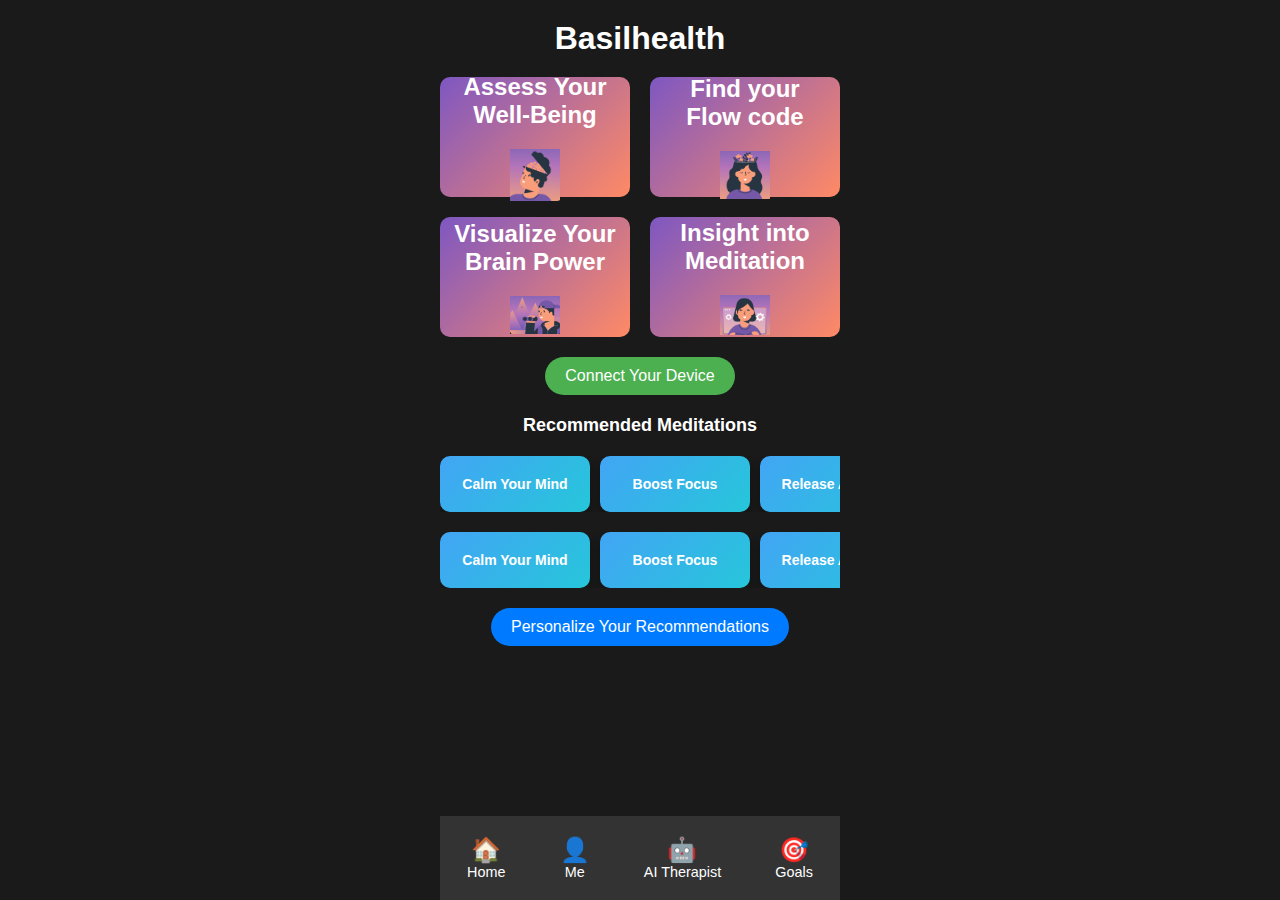
==== index.html @ b40d7883 "Add files via upload" ====
<!DOCTYPE html>
<html lang="en">
<head>
  <meta charset="UTF-8">
  <meta name="viewport" content="width=device-width, initial-scale=1.0">
  <title>Basilhealth</title>
  <link rel="stylesheet" href="styles.css">
</head>
<body>
  <div class="container">
    <header>
      <h1>Basilhealth</h1>
    </header>

    <!-- Grid Section -->
    <div class="grid">
      <div class="box">
        <h2>Assess Your Well-Being</h2>
        <img src="toon1.jpg" alt="Toon 1">
      </div>
      <div class="box">
        <h2>Find your Flow code</h2>
        <img src="toon2.jpg" alt="Toon 2">
      </div>
      <div class="box">
        <h2>Visualize Your Brain Power</h2>
        <img src="toon3.jpg" alt="Toon 3">
      </div>
      <div class="box">
        <h2>Insight into Meditation</h2>
        <img src="toon4.jpg" alt="Toon 4">
      </div>
    </div>
    
    <style>
      .grid {
        display: grid;
        grid-template-columns: repeat(2, 1fr); /* Adjust grid columns */
        gap: 20px;
      }
    
      .box {
        display: flex;
        flex-direction: column;
        align-items: center;
        justify-content: center;
        background-color: #f4f4f4;
        border-radius: 10px;
        padding: 10px;
        width: 100%; /* Make box width flexible */
        aspect-ratio: 1; /* Ensure the box is square */
        transition: transform 0.3s ease-in-out;
        box-sizing: border-box; /* Ensures padding does not affect the size */
      }
    
      .box:hover {
        transform: scale(1.05); /* Add hover effect */
      }
    
      .box img {
        margin-top: 10px;
        width: 50px; /* Adjust size of the toon */
        height: auto;
      }
    
      h2 {
        font-size: 1.5em;
        text-align: center;
        margin: 0;
        padding-bottom: 10px; /* Add space between text and image */
      }
    </style>

    <!-- Start Training Button -->
    <button class="start-training">Connect Your Device</button>

    <!-- Horizontal Sliding Cards -->
    <section class="horizontal-cards">
      <h2>Recommended Meditations</h2>
      <div class="slider">
        <div class="card">Calm Your Mind</div>
        <div class="card">Boost Focus</div>
        <div class="card">Release Anxiety</div>
        <div class="card">Deep Relaxation</div>
        <div class="card">Improve Sleep</div>
      </div>
    </section>

    <section class="horizontal-cards">
    
        <div class="slider">
          <div class="card">Calm Your Mind</div>
          <div class="card">Boost Focus</div>
          <div class="card">Release Anxiety</div>
          <div class="card">Deep Relaxation</div>
          <div class="card">Improve Sleep</div>
        </div>
      </section>

    <!-- Personalization Button -->
    <button class="personalize-button">Personalize Your Recommendations</button>

    <!-- Pop-up Personalization Window -->
    <div class="popup" id="popup">
      <div class="popup-content">
        <h3>Select Your Current Mood</h3>
        <div class="mood-options">
          <button class="mood">Calm 😊</button>
          <button class="mood">Sad 😢</button>
          <button class="mood">Tired 😴</button>
          <button class="mood">Anxious 😟</button>
          <button class="mood">Unsure 🤔</button>
          <button class="mood">Panicked 😱</button>
        </div>
        <button class="close-popup">Close</button>
      </div>
    </div>

    <!-- Dynamic Recommendations Section -->
    <section class="horizontal-cards recommended-meditations"></section>
  </div>

  <script src="script.js"></script>
</body>

<style>
  /* Mobile Bottom Navbar */
  .mobile-bottom-navbar {
    max-width: 400px; /* Set width to 800px */
    margin: 0 auto; /* Center the navbar */
    background-color: #333; /* Background color */
    padding: 10px 0; /* Padding for top and bottom */
    position: fixed;
    bottom: 0;
    left: 0;
    right: 0;
    z-index: 1000; /* Keep navbar on top */
  }

  /* Navbar unordered list */
  .mobile-bottom-navbar ul {
    display: flex;
    justify-content: space-around; /* Distribute the items evenly */
    list-style: none;
    padding: 0;
    margin: 0;
  }

  /* Navbar list item */
  .mobile-bottom-navbar li {
    text-align: center; /* Center align the text */
  }

  /* Navbar links */
  .mobile-bottom-navbar a {
    color: white; /* Text color */
    text-decoration: none; /* Remove underline */
    display: flex;
    flex-direction: column;
    align-items: center;
    padding: 10px 15px;
  }

  /* Navbar icon */
  .mobile-bottom-navbar .icon {
    font-size: 1.5em; /* Increase size of the icon */
  }

  /* Navbar label */
  .mobile-bottom-navbar .label {
    font-size: 0.9em; /* Adjust label font size */
  }

  /* Hover effect for links */
  .mobile-bottom-navbar a:hover {
    background-color: #575757; /* Change background color on hover */
    border-radius: 5px; /* Rounded corners on hover */
  }
</style>

<nav class="mobile-bottom-navbar">
  <ul>
    <li>
      <a href="index.html">
        <span class="icon">🏠</span>
        <span class="label">Home</span>
      </a>
    </li>
    <li>
      <a href="me.html">
        <span class="icon">👤</span>
        <span class="label">Me</span>
      </a>
    </li>
    <li>
      <a href="avatar.html">
        <span class="icon">🤖</span>
        <span class="label">AI Therapist</span>
      </a>
    </li>
    <li>
      <a href="goals.html">
        <span class="icon">🎯</span>
        <span class="label">Goals</span>
      </a>
    </li>
  </ul>
</nav>
</html>
---- styles.css ----
/* General Styles */
* {
    margin: 0;
    padding: 0;
    box-sizing: border-box;
}

body {
    font-family: Arial, sans-serif;
    background-color: #1a1a1a;
    color: #fff;
    text-align: center;
    padding: 20px;
}

.container {
    max-width: 400px;
    margin: auto;
}

header h1 {
    font-size: 2em;
    margin-bottom: 20px;
    color: #ffffff;
}

.grid {
    display: grid;
    grid-template-columns: 1fr 1fr;
    gap: 10px;
    margin-bottom: 20px;
}

.box {
    background: linear-gradient(135deg, #7e57c2, #ff8a65);
    border-radius: 10px;
    padding: 20px;
    text-align: center;
    height: 120px;
    display: flex;
    align-items: center;
    justify-content: center;
    color: white;
    font-size: 16px;
    font-weight: bold;
}

.start-training {
    background-color: #4caf50;
    color: white;
    border: none;
    border-radius: 25px;
    padding: 10px 20px;
    font-size: 16px;
    cursor: pointer;
}

.start-training:hover {
    background-color: #45a049;
}

/* Horizontal Sliding Cards */
.horizontal-cards {
    margin: 20px 0;
}

.horizontal-cards h2 {
    margin-bottom: 10px;
    font-size: 18px;
    color: #fff;
}

.slider {
    display: flex;
    overflow-x: auto;
    gap: 10px;
    scroll-behavior: smooth;
}

.card {
    background: linear-gradient(135deg, #42a5f5, #26c6da);
    padding: 20px;
    border-radius: 10px;
    flex: 0 0 150px;
    color: white;
    font-size: 14px;
    font-weight: bold;
    text-align: center;
    box-shadow: 0 5px 10px rgba(0, 0, 0, 0.3);
}

/* Personalization Popup */
.personalize-button {
    background-color: #007bff;
    border: none;
    border-radius: 25px;
    padding: 10px 20px;
    font-size: 16px;
    color: white;
    cursor: pointer;
}

.personalize-button:hover {
    background-color: #0056b3;
}

.popup {
    position: fixed;
    top: 50%;
    left: 50%;
    transform: translate(-50%, -50%);
    background: #333;
    padding: 20px;
    border-radius: 10px;
    color: white;
    box-shadow: 0 10px 20px rgba(0, 0, 0, 0.5);
    display: none;
}

.popup-content h3 {
    margin-bottom: 20px;
}

.mood-options {
    display: flex;
    flex-wrap: wrap;
    gap: 10px;
}

.mood {
    background: #444;
    border: none;
    padding: 10px 15px;
    border-radius: 5px;
    color: white;
    cursor: pointer;
}

.mood:hover {
    background: #666;
}

.close-popup {
    background: #ff4c4c;
    border: none;
    padding: 10px 20px;
    border-radius: 5px;
    color: white;
    cursor: pointer;
    margin-top: 20px;
}

.recommended-meditations h2 {
    margin-bottom: 10px;
    font-size: 18px;
    color: #fff;
}

/* Navbar container */
.navbar {
    max-width: 800px; /* Set width to 800px */
    margin: auto; /* Center the navbar */
    background-color: #333; /* Add a background color for the navbar */
    padding: 10px 0; /* Add padding to the top and bottom */
}

/* Navbar links */
.navbar a {
    color: white; /* Set text color to white */
    text-decoration: none; /* Remove underlines */
    padding: 10px 20px; /* Add padding around the links */
    display: inline-block; /* Align links in a row */
}

/* Hover effect for links */
.navbar a:hover {
    background-color: #575757; /* Change background color on hover */
}

/* Navbar logo or title */
.navbar h1 {
    color: white; /* Set the logo color */
    font-size: 1.8em; /* Adjust font size for the title */
    margin-left: 20px; /* Add margin to the left */
    display: inline-block; /* Keep it aligned with the links */
}

/* Align navbar items */
.navbar .nav-links {
    float: right; /* Align the links to the right */
    margin-right: 20px; /* Add margin to the right */
}

/* Me Section Styles */
.me-section {
    display: flex;
    flex-direction: column;
    gap: 15px;
    margin-top: 20px;
    padding: 10px;
}

.menu-item {
    background: linear-gradient(135deg, #7e57c2, #42a5f5);
    border-radius: 10px;
    padding: 15px;
    display: flex;
    align-items: center;
    justify-content: flex-start;
    transition: transform 0.3s ease, box-shadow 0.3s ease;
    box-shadow: 0 5px 10px rgba(0, 0, 0, 0.2);
}

.menu-item:hover {
    transform: translateY(-5px);
    box-shadow: 0 8px 15px rgba(0, 0, 0, 0.3);
}

.menu-item a {
    display: flex;
    align-items: center;
    text-decoration: none;
    color: white;
    font-size: 16px;
    width: 100%;
}

.menu-item .icon {
    font-size: 20px;
    margin-right: 15px;
}

.menu-item .label {
    font-size: 16px;
    font-weight: bold;
}

.card:hover {
    transform: scale(1.05); /* Slightly enlarge the card */
    box-shadow: 0 4px 15px rgba(0, 0, 0, 0.2); /* Add a shadow */
    background-color: #f0f8ff; /* Change background color */
    border-color: #007bff; /* Highlight border color */
  }

  .centered-image {
    display: block;
    margin: 20px auto;
    max-width: 70%; /* Adjust size to 70% of the container width */
    height: auto; /* Maintain aspect ratio */
    border-radius: 10px;
    box-shadow: 0 4px 8px rgba(0, 0, 0, 0.3); /* Subtle shadow */
  }
  
  .graph-section {
    margin-bottom: 20px;
    text-align: center; /* Ensure the image stays centered */
  }
  
  .analysis-container h1 {
    margin-bottom: 20px;
    font-size: 1.8em;
    color: #ffffff;
  }
  
  .score-section, .comparison-section, .details-section {
    margin: 20px 0;
    text-align: left;
  }
  
  .score-section p, .details-section p {
    margin-bottom: 10px;
    font-size: 1rem;
    color: #cccccc;
  }
  
  .comparison-section h2, .details-section h2 {
    font-size: 1.2rem;
    margin-bottom: 15px;
    color: #ffffff;
  }
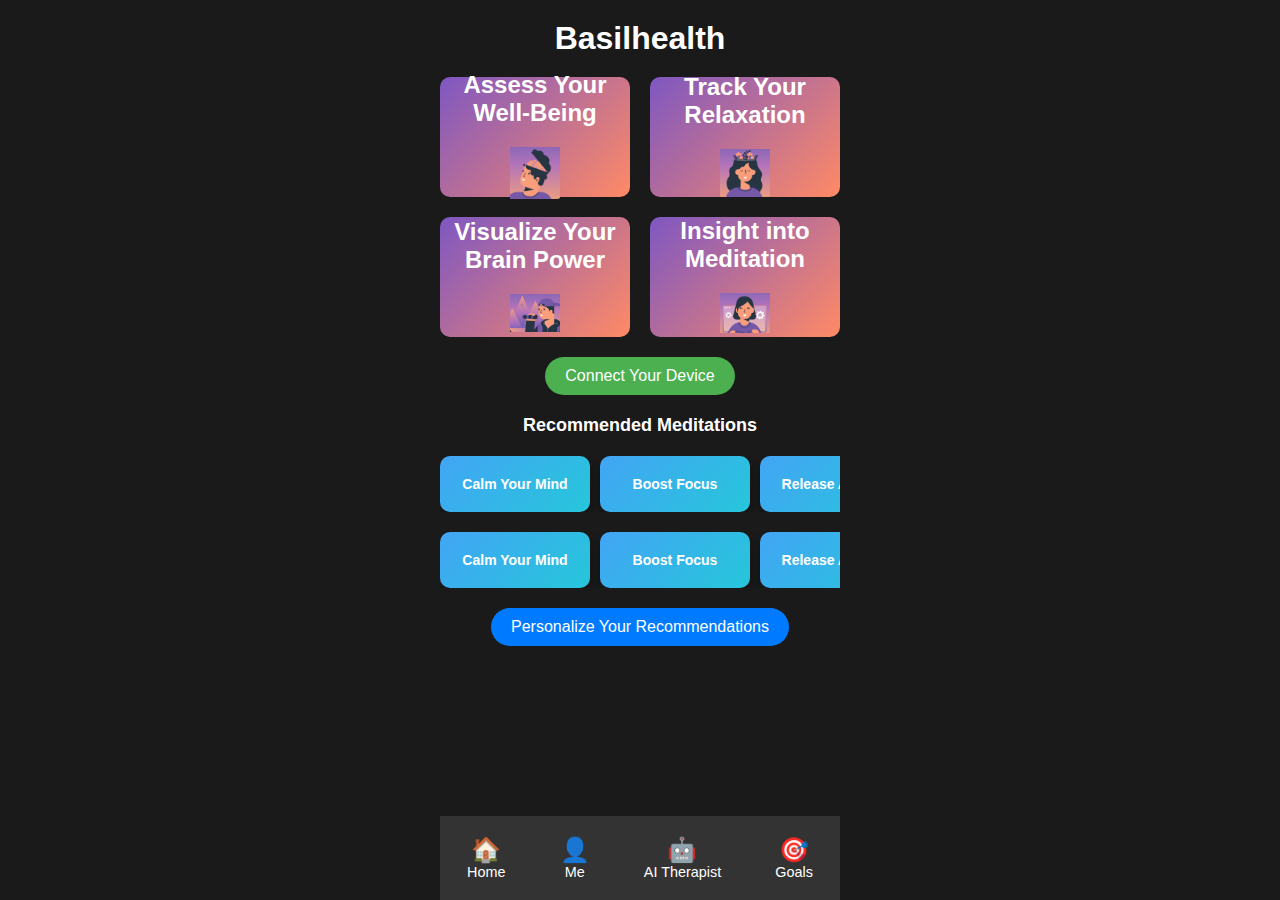
==== commit 94c73c04: "Add files via upload" ====
--- a/index.html
+++ b/index.html
@@ -15,22 +15,32 @@
     <!-- Grid Section -->
     <div class="grid">
       <div class="box">
-        <h2>Assess Your Well-Being</h2>
-        <img src="toon1.jpg" alt="Toon 1">
-      </div>
-      <div class="box">
-        <h2>Find your Flow code</h2>
-        <img src="toon2.jpg" alt="Toon 2">
-      </div>
-      <div class="box">
-        <h2>Visualize Your Brain Power</h2>
-        <img src="toon3.jpg" alt="Toon 3">
-      </div>
-      <div class="box">
-        <h2>Insight into Meditation</h2>
-        <img src="toon4.jpg" alt="Toon 4">
+        <a href="https://bwsfrontend.vercel.app/" style="text-decoration: none; color: inherit;">
+          <h2>Assess Your Well-Being</h2>
+          <img src="toon1.jpg" alt="Toon 1">
+        </a>
+      </div>
+      <div class="box">
+        <a href="https://bwsfrontend.vercel.app/" style="text-decoration: none; color: inherit;">
+          <h2>Track Your Relaxation</h2>
+          <img src="toon2.jpg" alt="Toon 2">
+        </a>
+      </div>
+      <div class="box">
+        <a href="https://bwsfrontend.vercel.app/" style="text-decoration: none; color: inherit;">
+          <h2>Visualize Your Brain Power</h2>
+          <img src="toon3.jpg" alt="Toon 3">
+        </a>
+      </div>
+      <div class="box">
+        <a href="https://bwsfrontend.vercel.app/" style="text-decoration: none; color: inherit;">
+          <h2>Insight into Meditation</h2>
+          <img src="toon4.jpg" alt="Toon 4">
+        </a>
       </div>
     </div>
+    
+    
     
     <style>
       .grid {
@@ -75,16 +85,16 @@
     <button class="start-training">Connect Your Device</button>
 
     <!-- Horizontal Sliding Cards -->
-    <section class="horizontal-cards">
-      <h2>Recommended Meditations</h2>
-      <div class="slider">
-        <div class="card">Calm Your Mind</div>
-        <div class="card">Boost Focus</div>
-        <div class="card">Release Anxiety</div>
-        <div class="card">Deep Relaxation</div>
-        <div class="card">Improve Sleep</div>
-      </div>
-    </section>
+   <section class="horizontal-cards">
+  <h2>Recommended Meditations</h2>
+  <div class="slider">
+    <div class="card">Calm Your Mind</div>
+    <div class="card">Boost Focus</div>
+    <div class="card">Release Anxiety</div>
+    <div class="card">Deep Relaxation</div>
+    <div class="card">Improve Sleep</div>
+  </div>
+</section>
 
     <section class="horizontal-cards">
     
